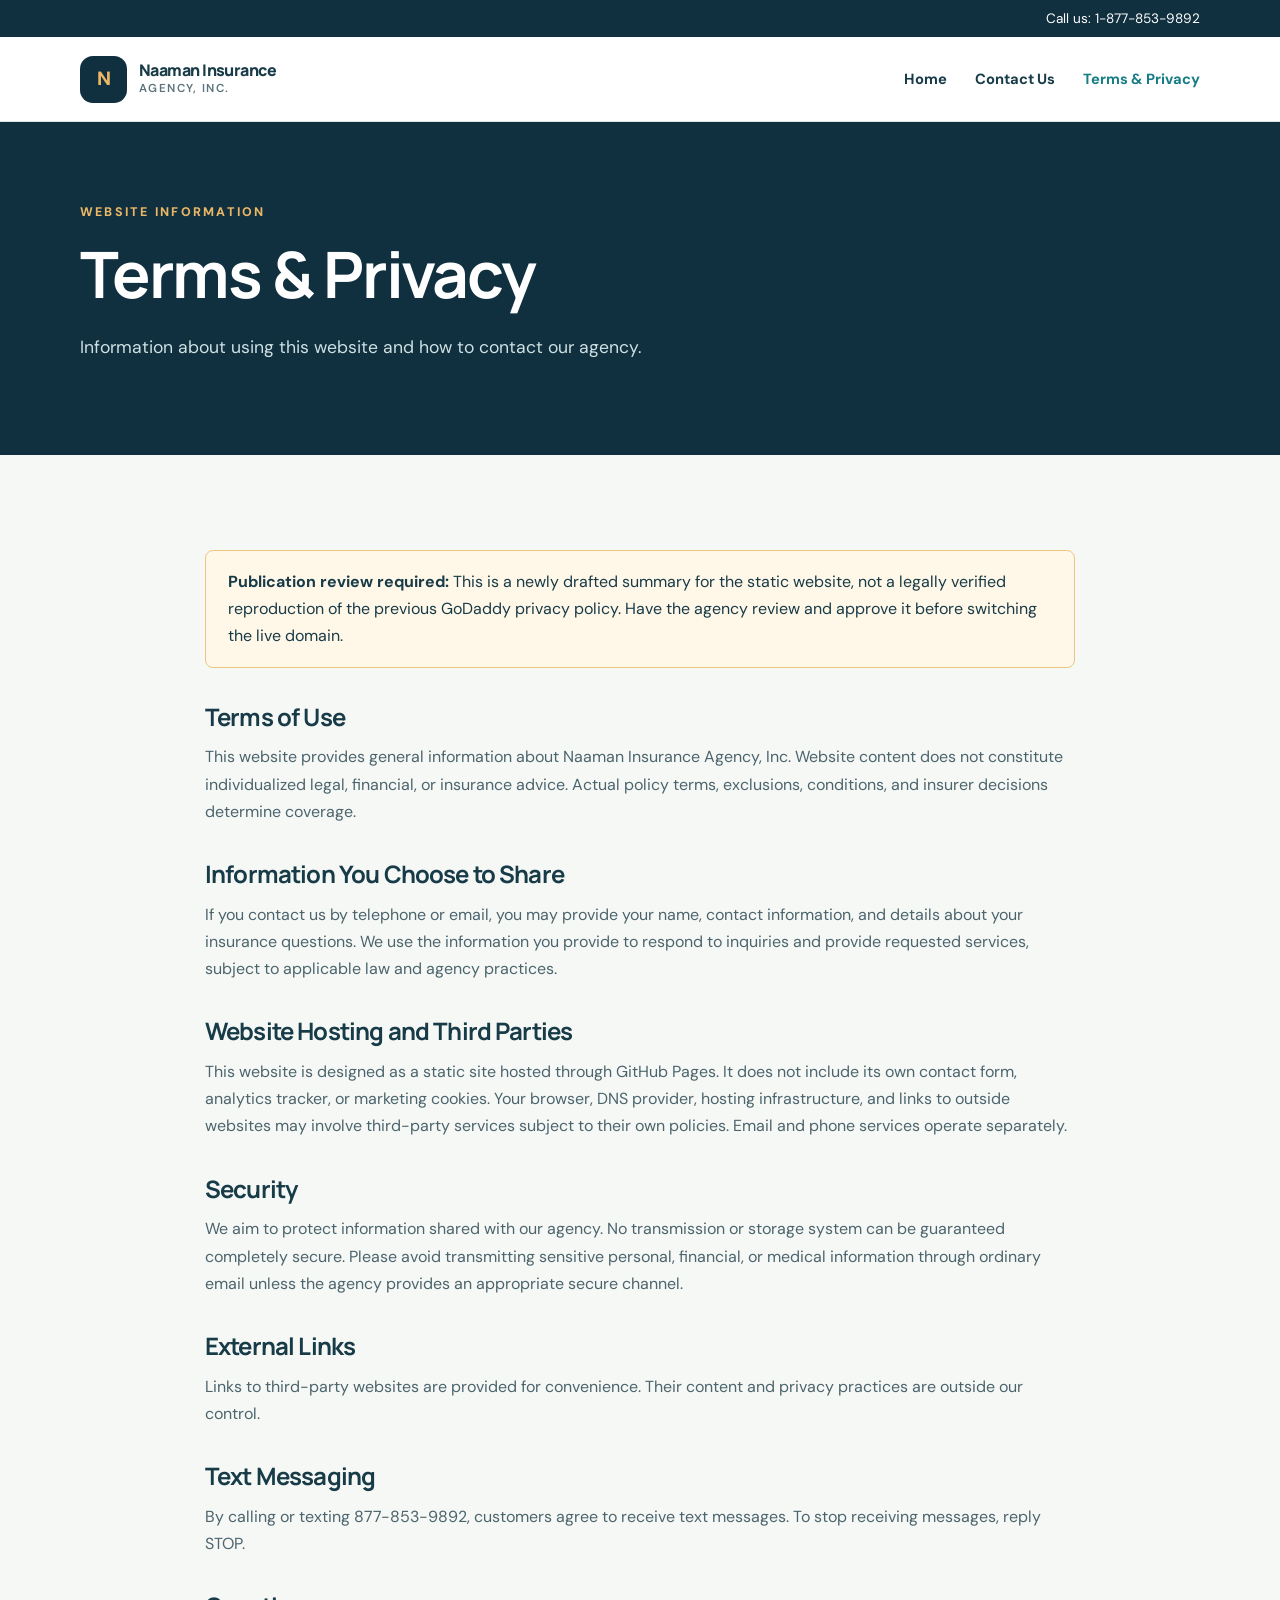
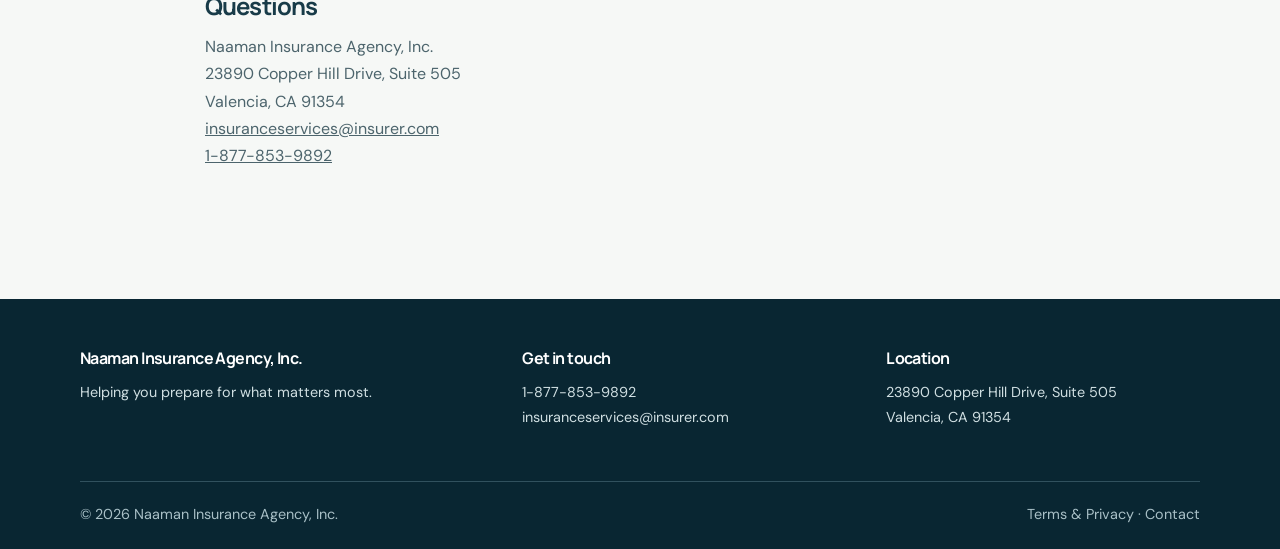
==== terms-and-services/index.html @ f769d7fd "Add files via upload" ====
<!doctype html><html lang="en"><head><meta charset="utf-8"><meta name="viewport" content="width=device-width,initial-scale=1"><meta name="theme-color" content="#102f3f"><meta name="description" content="Naaman Insurance Agency, Inc. — insurance guidance and personalized assessments for individuals and businesses."><title>Terms and Services | Naaman Insurance Agency, Inc.</title><link rel="stylesheet" href="../style.css"><script defer src="../script.js"></script></head><body><a class="skip" href="#content">Skip to main content</a><div class="topline"><div class="container">Call us: <a href="tel:+18778539892">&nbsp;1-877-853-9892</a></div></div><header class="header"><div class="container nav"><a class="brand" href="../index.html"><span class="logo" aria-hidden="true">N</span><span class="brandname">Naaman Insurance<span><small>Agency, Inc.</small></span></span></a><button class="menu-button" aria-expanded="false" aria-controls="navlinks">Menu</button><nav class="links" id="navlinks" aria-label="Main navigation"><a href="../index.html" >Home</a><a href="../contact-us/" >Contact Us</a><a href="../terms-and-services/" aria-current="page">Terms &amp; Privacy</a></nav></div></header><main id="content"><section class="pagehero"><div class="container"><span class="eyebrow" style="color:var(--gold)">Website information</span><h1>Terms &amp; Privacy</h1><p>Information about using this website and how to contact our agency.</p></div></section><div class="container legal section"><div class="legal-warning"><strong>Publication review required:</strong> This is a newly drafted summary for the static website, not a legally verified reproduction of the previous GoDaddy privacy policy. Have the agency review and approve it before switching the live domain.</div><section><h2>Terms of Use</h2><p>This website provides general information about Naaman Insurance Agency, Inc. Website content does not constitute individualized legal, financial, or insurance advice. Actual policy terms, exclusions, conditions, and insurer decisions determine coverage.</p></section><section><h2>Information You Choose to Share</h2><p>If you contact us by telephone or email, you may provide your name, contact information, and details about your insurance questions. We use the information you provide to respond to inquiries and provide requested services, subject to applicable law and agency practices.</p></section><section><h2>Website Hosting and Third Parties</h2><p>This website is designed as a static site hosted through GitHub Pages. It does not include its own contact form, analytics tracker, or marketing cookies. Your browser, DNS provider, hosting infrastructure, and links to outside websites may involve third-party services subject to their own policies. Email and phone services operate separately.</p></section><section><h2>Security</h2><p>We aim to protect information shared with our agency. No transmission or storage system can be guaranteed completely secure. Please avoid transmitting sensitive personal, financial, or medical information through ordinary email unless the agency provides an appropriate secure channel.</p></section><section><h2>External Links</h2><p>Links to third-party websites are provided for convenience. Their content and privacy practices are outside our control.</p></section><section><h2>Text Messaging</h2><p>By calling or texting 877-853-9892, customers agree to receive text messages. To stop receiving messages, reply STOP.</p></section><section><h2>Questions</h2><p>Naaman Insurance Agency, Inc.<br>23890 Copper Hill Drive, Suite 505<br>Valencia, CA 91354<br><a href="mailto:insuranceservices@insurer.com">insuranceservices@insurer.com</a><br><a href="tel:+18778539892">1-877-853-9892</a></p></section></div></main><footer class="footer"><div class="container"><div class="foot-grid"><div><h3>Naaman Insurance Agency, Inc.</h3><p>Helping you prepare for what matters most.</p></div><div><h3>Get in touch</h3><p><a href="tel:+18778539892">1-877-853-9892</a><br><a href="mailto:insuranceservices@insurer.com">insuranceservices@insurer.com</a></p></div><div><h3>Location</h3><p>23890 Copper Hill Drive, Suite 505<br>Valencia, CA 91354</p></div></div><div class="foot-bottom"><span>© <span id="year">2026</span> Naaman Insurance Agency, Inc.</span><span><a href="../terms-and-services/">Terms &amp; Privacy</a> · <a href="../contact-us/">Contact</a></span></div></div></footer><script>document.getElementById('year').textContent=new Date().getFullYear()</script></body></html>
---- style.css ----
@import url('https://fonts.googleapis.com/css2?family=DM+Sans:wght@400;500;600;700&family=Manrope:wght@400;500;600;700;800&display=swap');
:root{--navy:#102f3f;--ink:#183b48;--muted:#5c737c;--teal:#167d85;--gold:#eab765;--bg:#f6f8f6;--white:#fff;--line:#dbe5e3}*{box-sizing:border-box}html{scroll-behavior:smooth}body{margin:0;font:16px/1.7 'DM Sans',Arial,sans-serif;color:var(--ink);background:var(--bg)}a{color:inherit}h1,h2,h3{font-family:'Manrope',Arial,sans-serif;line-height:1.2;letter-spacing:-.035em}h1{font-size:clamp(2.8rem,6vw,5.4rem);margin:0 0 20px}h2{font-size:clamp(2rem,4vw,3rem);margin:0 0 18px}h3{font-size:1.25rem;margin:0 0 12px}p{margin:0 0 17px}.container{width:min(1120px,calc(100% - 44px));margin:auto}.skip{position:absolute;left:-10000px}.skip:focus{left:12px;top:12px;background:white;padding:10px;z-index:30}.topline{background:var(--navy);color:white;font-size:.85rem}.topline .container{display:flex;justify-content:flex-end;padding:7px 0}.topline a{text-decoration:none}.header{background:rgba(255,255,255,.98);border-bottom:1px solid var(--line);position:sticky;top:0;z-index:15}.nav{display:flex;align-items:center;justify-content:space-between;gap:20px;min-height:84px}.brand{text-decoration:none;display:flex;align-items:center;gap:12px}.logo{display:inline-grid;place-items:center;background:var(--navy);border-radius:13px;width:47px;height:47px;color:var(--gold);font-weight:800;font-size:1.2rem}.brandname{font:800 1rem/1.25 'Manrope';letter-spacing:-.035em}.brandname small{display:block;font:600 .72rem/1.5 'DM Sans';color:var(--muted);letter-spacing:.12em;text-transform:uppercase}.links{display:flex;gap:28px;align-items:center}.links a{text-decoration:none;font-weight:700;font-size:.92rem}.links a:hover,.links a[aria-current=page]{color:var(--teal)}.btn{display:inline-block;border:0;border-radius:7px;background:var(--teal);color:white;text-decoration:none;font-weight:700;padding:13px 23px;transition:transform .2s,background .2s}.btn:hover{background:#0d6168;transform:translateY(-1px)}.btn-outline{background:transparent;border:1px solid currentColor}.btn-outline:hover{background:#fff2}.hero{background:linear-gradient(116deg,#102f3ff7,#123e50ef),radial-gradient(circle at 80% 30%,#67a3a5,#102f3f);color:white;overflow:hidden}.hero-wrap{min-height:550px;display:grid;grid-template-columns:1.1fr .9fr;align-items:center;gap:50px;padding:75px 0}.eyebrow{display:inline-block;text-transform:uppercase;letter-spacing:.18em;font-size:.78rem;font-weight:800;color:var(--teal);margin-bottom:13px}.hero .eyebrow{color:var(--gold)}.hero p{font-size:1.2rem;color:#e0edec;max-width:570px}.hero-buttons{display:flex;flex-wrap:wrap;gap:14px;margin-top:32px}.hero-art{height:350px;position:relative;display:grid;place-items:center}.ring{height:310px;width:310px;border:1px solid #ffffff45;border-radius:50%;position:absolute}.ring.two{height:230px;width:230px}.shield{width:155px;height:178px;clip-path:polygon(50% 0%,95% 18%,91% 68%,50% 100%,9% 68%,5% 18%);background:linear-gradient(160deg,#f4d293,#d6a754);display:grid;place-items:center;filter:drop-shadow(0 10px 20px #05192355)}.shield span{font-size:76px;color:var(--navy);font-weight:800}.hero-glow{position:absolute;inset:50px;border-radius:50%;background:#64a6a52e;filter:blur(28px)}.section{padding:95px 0}.section.white{background:white}.section-header{max-width:690px;margin-bottom:40px}.section-header p{color:var(--muted);font-size:1.08rem}.cards{display:grid;grid-template-columns:repeat(3,1fr);gap:23px}.card{padding:34px;border:1px solid var(--line);background:white;border-radius:13px;box-shadow:0 12px 35px #102f3f08}.card .num{display:grid;place-items:center;width:46px;height:46px;border-radius:11px;background:#e4f1ef;color:var(--teal);font-weight:800;margin-bottom:25px}.card p{color:var(--muted);margin:0}.intro{display:grid;grid-template-columns:1fr 1fr;gap:80px;align-items:center}.statement{background:#e6f0ee;border-radius:18px;padding:48px;min-height:275px;display:flex;flex-direction:column;justify-content:center}.statement .quote{font:800 clamp(1.5rem,3vw,2.4rem)/1.35 Manrope;letter-spacing:-.04em}.statement .sub{margin-top:20px;color:var(--teal);font-weight:700}.faq{max-width:860px}.faq details{background:white;border:1px solid var(--line);margin-bottom:13px;border-radius:9px;padding:20px 24px}.faq summary{cursor:pointer;font-weight:800;list-style:none;display:flex;align-items:center;justify-content:space-between;gap:15px}.faq summary:after{content:'+';font-size:1.4rem;color:var(--teal)}.faq details[open] summary:after{content:'−'}.faq details p{margin:17px 0 0;color:var(--muted)}.cta{padding:80px 0;background:var(--navy);color:white}.cta-wrap{display:flex;align-items:center;justify-content:space-between;gap:25px}.cta h2{margin-bottom:9px}.cta p{color:#bed4d8;margin:0}.footer{background:#092632;color:#d0dfe2;padding:50px 0 22px;font-size:.9rem}.foot-grid{display:grid;grid-template-columns:1.25fr 1fr 1fr;gap:50px}.footer h3{color:white;font-size:1rem}.footer a{text-decoration:none}.footer a:hover{text-decoration:underline}.foot-bottom{border-top:1px solid #31515e;margin-top:35px;padding-top:20px;display:flex;justify-content:space-between;gap:15px;color:#a9c0c7}.pagehero{background:var(--navy);color:white;padding:75px 0}.pagehero h1{font-size:clamp(2.5rem,5vw,4rem)}.pagehero p{color:#cee0e2;font-size:1.1rem}.contactgrid{display:grid;grid-template-columns:1fr 1fr;gap:30px}.contactcard{background:white;border:1px solid var(--line);padding:35px;border-radius:12px}.contactcard h2{font-size:1.6rem}.contactcard a{color:var(--teal);font-weight:700}.note{background:#e9f1f0;padding:25px;border-left:4px solid var(--teal);border-radius:5px;margin-top:30px}.legal{max-width:870px}.legal section{margin:35px 0}.legal h2{font-size:1.5rem;margin-bottom:12px}.legal p,.legal li{color:#4c646c}.legal-warning{border:1px solid #edc67d;background:#fff7e7;border-radius:8px;padding:17px 22px}.menu-button{display:none}@media(max-width:800px){.hero-wrap,.intro,.contactgrid{grid-template-columns:1fr}.hero-wrap{padding:65px 0;gap:0}.hero-art{height:210px}.ring{height:190px;width:190px}.ring.two{height:140px;width:140px}.shield{width:95px;height:120px}.shield span{font-size:45px}.cards{grid-template-columns:1fr}.section{padding:65px 0}.foot-grid{grid-template-columns:1fr 1fr}.cta-wrap{align-items:start;flex-direction:column}.links{gap:13px}.nav{min-height:76px}.links a{font-size:.83rem}}@media(max-width:570px){.container{width:min(100% - 34px,1120px)}.brandname{font-size:.85rem}.brandname small{font-size:.63rem}.logo{height:40px;width:40px}.menu-button{display:block;background:white;border:1px solid var(--line);padding:8px 12px;border-radius:6px;color:var(--navy);font-weight:800}.links{display:none;position:absolute;top:76px;left:0;right:0;background:white;padding:19px 22px;flex-direction:column;align-items:stretch;border-bottom:1px solid var(--line)}.links.open{display:flex}.hero-art{display:none}.hero-wrap{min-height:470px}.foot-grid{grid-template-columns:1fr;gap:22px}.foot-bottom{flex-direction:column}.contactcard{padding:24px}}
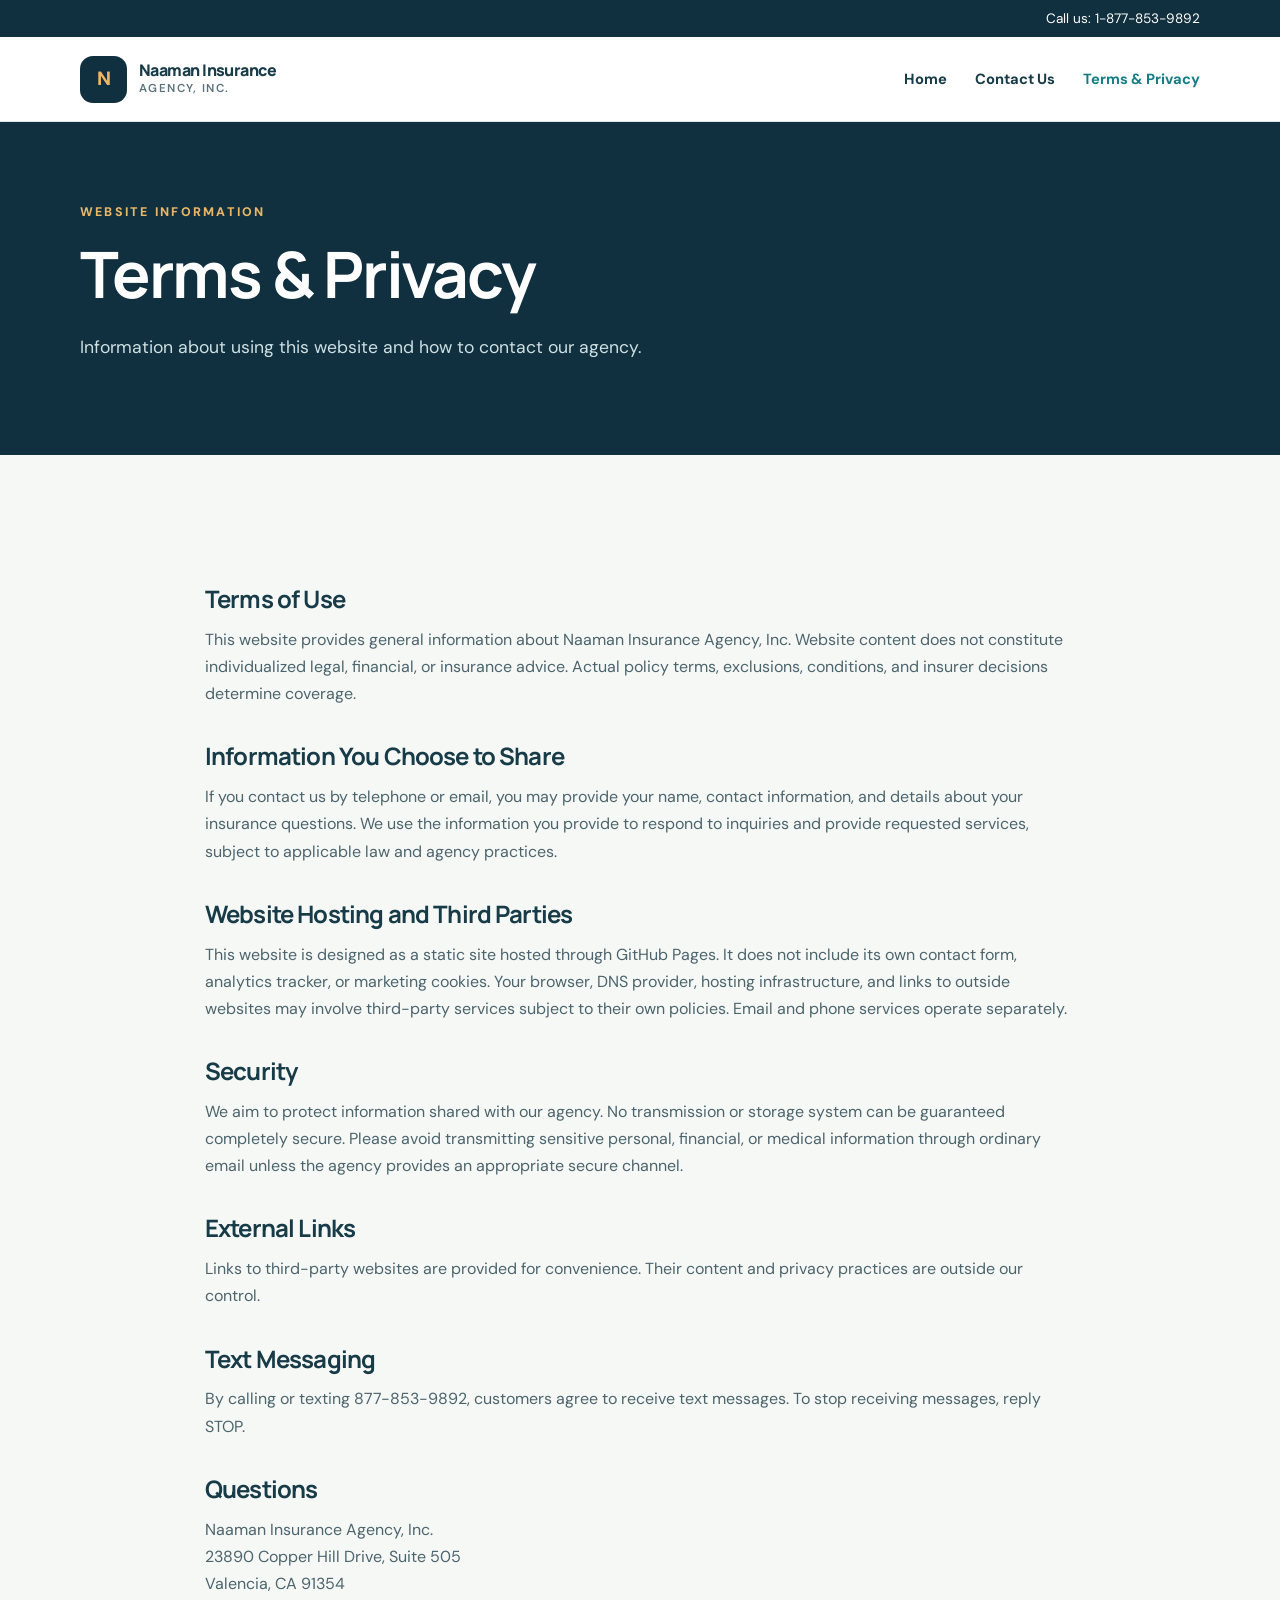
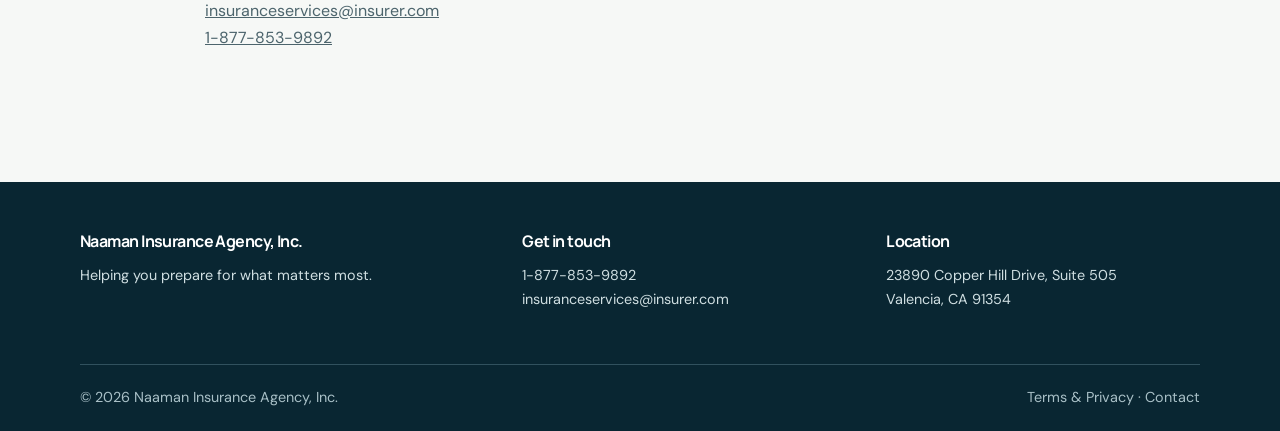
==== commit 27ea6af3: "Revise terms and services content Updated the terms and services page with detailed information rega" ====
--- a/terms-and-services/index.html
+++ b/terms-and-services/index.html
@@ -1 +1 @@
-<!doctype html><html lang="en"><head><meta charset="utf-8"><meta name="viewport" content="width=device-width,initial-scale=1"><meta name="theme-color" content="#102f3f"><meta name="description" content="Naaman Insurance Agency, Inc. — insurance guidance and personalized assessments for individuals and businesses."><title>Terms and Services | Naaman Insurance Agency, Inc.</title><link rel="stylesheet" href="../style.css"><script defer src="../script.js"></script></head><body><a class="skip" href="#content">Skip to main content</a><div class="topline"><div class="container">Call us: <a href="tel:+18778539892">&nbsp;1-877-853-9892</a></div></div><header class="header"><div class="container nav"><a class="brand" href="../index.html"><span class="logo" aria-hidden="true">N</span><span class="brandname">Naaman Insurance<span><small>Agency, Inc.</small></span></span></a><button class="menu-button" aria-expanded="false" aria-controls="navlinks">Menu</button><nav class="links" id="navlinks" aria-label="Main navigation"><a href="../index.html" >Home</a><a href="../contact-us/" >Contact Us</a><a href="../terms-and-services/" aria-current="page">Terms &amp; Privacy</a></nav></div></header><main id="content"><section class="pagehero"><div class="container"><span class="eyebrow" style="color:var(--gold)">Website information</span><h1>Terms &amp; Privacy</h1><p>Information about using this website and how to contact our agency.</p></div></section><div class="container legal section"><div class="legal-warning"><strong>Publication review required:</strong> This is a newly drafted summary for the static website, not a legally verified reproduction of the previous GoDaddy privacy policy. Have the agency review and approve it before switching the live domain.</div><section><h2>Terms of Use</h2><p>This website provides general information about Naaman Insurance Agency, Inc. Website content does not constitute individualized legal, financial, or insurance advice. Actual policy terms, exclusions, conditions, and insurer decisions determine coverage.</p></section><section><h2>Information You Choose to Share</h2><p>If you contact us by telephone or email, you may provide your name, contact information, and details about your insurance questions. We use the information you provide to respond to inquiries and provide requested services, subject to applicable law and agency practices.</p></section><section><h2>Website Hosting and Third Parties</h2><p>This website is designed as a static site hosted through GitHub Pages. It does not include its own contact form, analytics tracker, or marketing cookies. Your browser, DNS provider, hosting infrastructure, and links to outside websites may involve third-party services subject to their own policies. Email and phone services operate separately.</p></section><section><h2>Security</h2><p>We aim to protect information shared with our agency. No transmission or storage system can be guaranteed completely secure. Please avoid transmitting sensitive personal, financial, or medical information through ordinary email unless the agency provides an appropriate secure channel.</p></section><section><h2>External Links</h2><p>Links to third-party websites are provided for convenience. Their content and privacy practices are outside our control.</p></section><section><h2>Text Messaging</h2><p>By calling or texting 877-853-9892, customers agree to receive text messages. To stop receiving messages, reply STOP.</p></section><section><h2>Questions</h2><p>Naaman Insurance Agency, Inc.<br>23890 Copper Hill Drive, Suite 505<br>Valencia, CA 91354<br><a href="mailto:insuranceservices@insurer.com">insuranceservices@insurer.com</a><br><a href="tel:+18778539892">1-877-853-9892</a></p></section></div></main><footer class="footer"><div class="container"><div class="foot-grid"><div><h3>Naaman Insurance Agency, Inc.</h3><p>Helping you prepare for what matters most.</p></div><div><h3>Get in touch</h3><p><a href="tel:+18778539892">1-877-853-9892</a><br><a href="mailto:insuranceservices@insurer.com">insuranceservices@insurer.com</a></p></div><div><h3>Location</h3><p>23890 Copper Hill Drive, Suite 505<br>Valencia, CA 91354</p></div></div><div class="foot-bottom"><span>© <span id="year">2026</span> Naaman Insurance Agency, Inc.</span><span><a href="../terms-and-services/">Terms &amp; Privacy</a> · <a href="../contact-us/">Contact</a></span></div></div></footer><script>document.getElementById('year').textContent=new Date().getFullYear()</script></body></html>+<!doctype html><html lang="en"><head><meta charset="utf-8"><meta name="viewport" content="width=device-width,initial-scale=1"><meta name="theme-color" content="#102f3f"><meta name="description" content="Naaman Insurance Agency, Inc. — insurance guidance and personalized assessments for individuals and businesses."><title>Terms and Services | Naaman Insurance Agency, Inc.</title><link rel="stylesheet" href="../style.css"><script defer src="../script.js"></script></head><body><a class="skip" href="#content">Skip to main content</a><div class="topline"><div class="container">Call us: <a href="tel:+18778539892">&nbsp;1-877-853-9892</a></div></div><header class="header"><div class="container nav"><a class="brand" href="../index.html"><span class="logo" aria-hidden="true">N</span><span class="brandname">Naaman Insurance<span><small>Agency, Inc.</small></span></span></a><button class="menu-button" aria-expanded="false" aria-controls="navlinks">Menu</button><nav class="links" id="navlinks" aria-label="Main navigation"><a href="../index.html" >Home</a><a href="../contact-us/" >Contact Us</a><a href="../terms-and-services/" aria-current="page">Terms &amp; Privacy</a></nav></div></header><main id="content"><section class="pagehero"><div class="container"><span class="eyebrow" style="color:var(--gold)">Website information</span><h1>Terms &amp; Privacy</h1><p>Information about using this website and how to contact our agency.</p></div></section><div class="container legal section"><section><h2>Terms of Use</h2><p>This website provides general information about Naaman Insurance Agency, Inc. Website content does not constitute individualized legal, financial, or insurance advice. Actual policy terms, exclusions, conditions, and insurer decisions determine coverage.</p></section><section><h2>Information You Choose to Share</h2><p>If you contact us by telephone or email, you may provide your name, contact information, and details about your insurance questions. We use the information you provide to respond to inquiries and provide requested services, subject to applicable law and agency practices.</p></section><section><h2>Website Hosting and Third Parties</h2><p>This website is designed as a static site hosted through GitHub Pages. It does not include its own contact form, analytics tracker, or marketing cookies. Your browser, DNS provider, hosting infrastructure, and links to outside websites may involve third-party services subject to their own policies. Email and phone services operate separately.</p></section><section><h2>Security</h2><p>We aim to protect information shared with our agency. No transmission or storage system can be guaranteed completely secure. Please avoid transmitting sensitive personal, financial, or medical information through ordinary email unless the agency provides an appropriate secure channel.</p></section><section><h2>External Links</h2><p>Links to third-party websites are provided for convenience. Their content and privacy practices are outside our control.</p></section><section><h2>Text Messaging</h2><p>By calling or texting 877-853-9892, customers agree to receive text messages. To stop receiving messages, reply STOP.</p></section><section><h2>Questions</h2><p>Naaman Insurance Agency, Inc.<br>23890 Copper Hill Drive, Suite 505<br>Valencia, CA 91354<br><a href="mailto:insuranceservices@insurer.com">insuranceservices@insurer.com</a><br><a href="tel:+18778539892">1-877-853-9892</a></p></section></div></main><footer class="footer"><div class="container"><div class="foot-grid"><div><h3>Naaman Insurance Agency, Inc.</h3><p>Helping you prepare for what matters most.</p></div><div><h3>Get in touch</h3><p><a href="tel:+18778539892">1-877-853-9892</a><br><a href="mailto:insuranceservices@insurer.com">insuranceservices@insurer.com</a></p></div><div><h3>Location</h3><p>23890 Copper Hill Drive, Suite 505<br>Valencia, CA 91354</p></div></div><div class="foot-bottom"><span>© <span id="year">2026</span> Naaman Insurance Agency, Inc.</span><span><a href="../terms-and-services/">Terms &amp; Privacy</a> · <a href="../contact-us/">Contact</a></span></div></div></footer><script>document.getElementById('year').textContent=new Date().getFullYear()</script></body></html>
